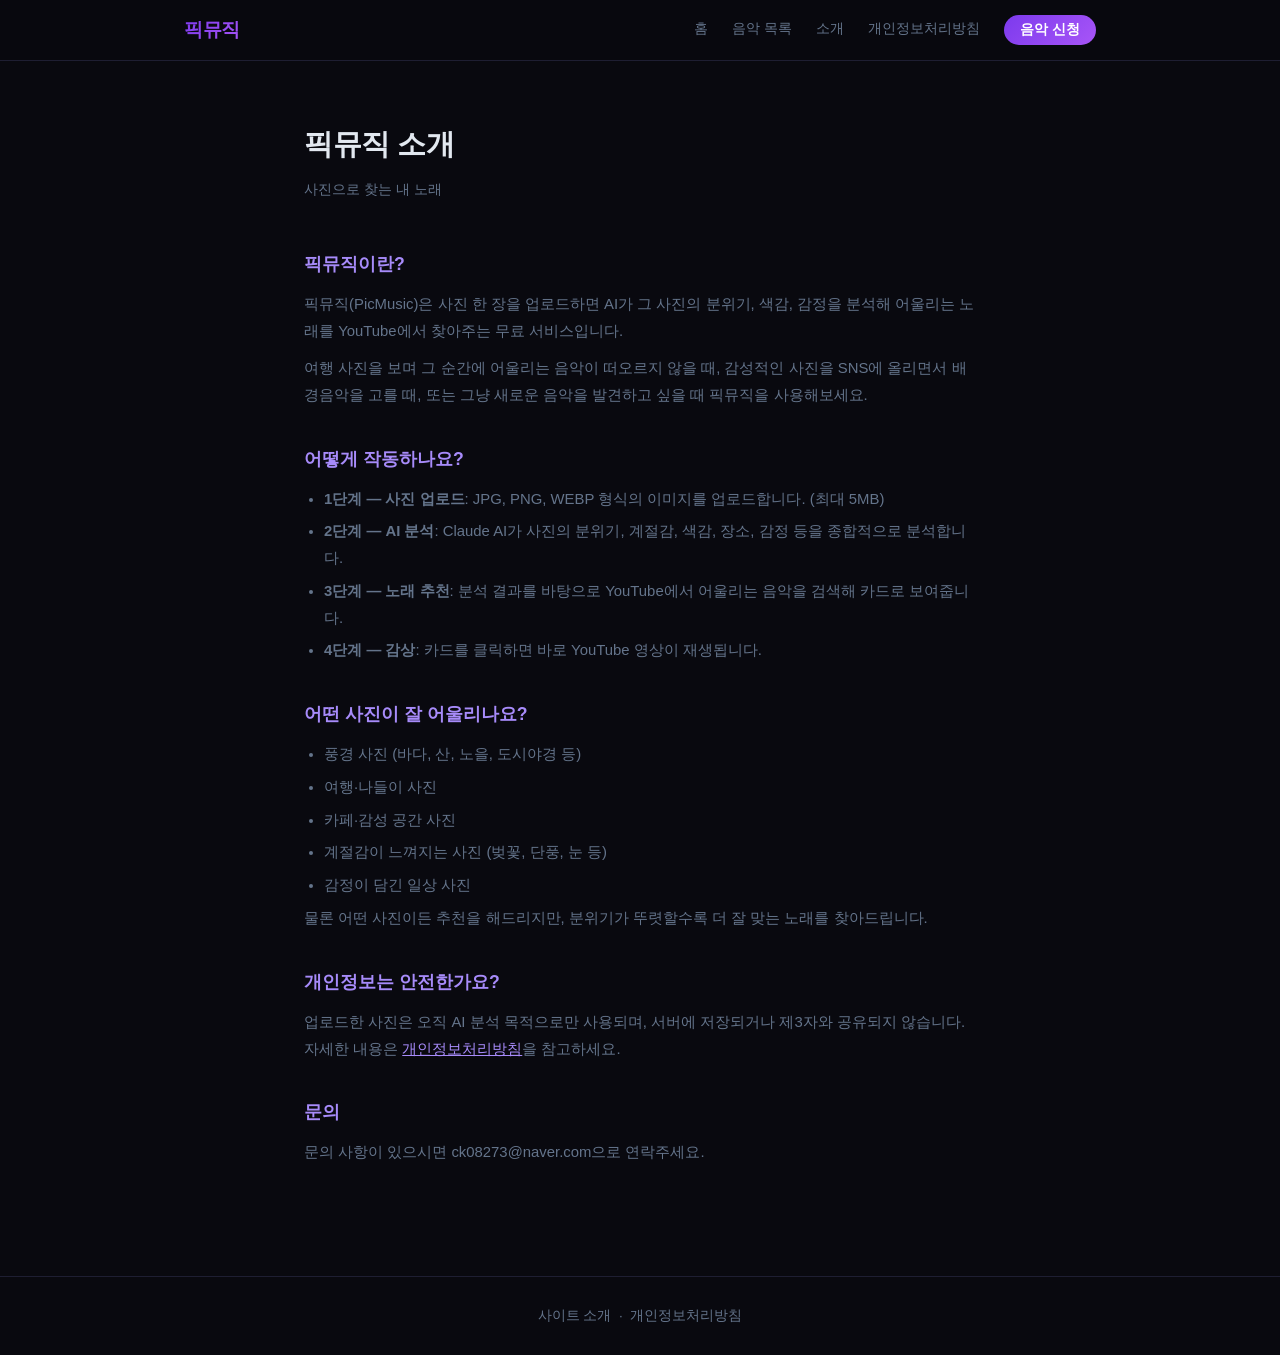
==== about.html @ d058aa59 "first commit" ====
<!DOCTYPE html>
<html lang="ko">
<head>
  <meta charset="UTF-8">
  <meta name="viewport" content="width=device-width, initial-scale=1.0">
  <title>사이트 소개 - 픽뮤직</title>
  <meta name="description" content="픽뮤직은 AI가 사진의 분위기를 분석해 어울리는 노래를 추천해주는 무료 서비스입니다.">
  <link rel="canonical" href="https://your-domain.pages.dev/about.html">
  <link rel="stylesheet" href="css/style.css">
</head>
<body>

  <header>
    <nav class="nav">
      <a href="index.html" class="logo">픽뮤직</a>
      <ul class="nav-links">
        <li><a href="index.html">홈</a></li>
        <li><a href="music.html">음악 목록</a></li>
        <li><a href="about.html">소개</a></li>
        <li><a href="privacy.html">개인정보처리방침</a></li>
        <li><button class="btn-request">음악 신청</button></li>
      </ul>
    </nav>
  </header>

  <main class="static-page">
    <h1>픽뮤직 소개</h1>
    <p class="page-sub">사진으로 찾는 내 노래</p>

    <h2>픽뮤직이란?</h2>
    <p>
      픽뮤직(PicMusic)은 사진 한 장을 업로드하면 AI가 그 사진의 분위기, 색감, 감정을 분석해
      어울리는 노래를 YouTube에서 찾아주는 무료 서비스입니다.
    </p>
    <p>
      여행 사진을 보며 그 순간에 어울리는 음악이 떠오르지 않을 때,
      감성적인 사진을 SNS에 올리면서 배경음악을 고를 때,
      또는 그냥 새로운 음악을 발견하고 싶을 때 픽뮤직을 사용해보세요.
    </p>

    <h2>어떻게 작동하나요?</h2>
    <ul>
      <li><strong>1단계 — 사진 업로드</strong>: JPG, PNG, WEBP 형식의 이미지를 업로드합니다. (최대 5MB)</li>
      <li><strong>2단계 — AI 분석</strong>: Claude AI가 사진의 분위기, 계절감, 색감, 장소, 감정 등을 종합적으로 분석합니다.</li>
      <li><strong>3단계 — 노래 추천</strong>: 분석 결과를 바탕으로 YouTube에서 어울리는 음악을 검색해 카드로 보여줍니다.</li>
      <li><strong>4단계 — 감상</strong>: 카드를 클릭하면 바로 YouTube 영상이 재생됩니다.</li>
    </ul>

    <h2>어떤 사진이 잘 어울리나요?</h2>
    <ul>
      <li>풍경 사진 (바다, 산, 노을, 도시야경 등)</li>
      <li>여행·나들이 사진</li>
      <li>카페·감성 공간 사진</li>
      <li>계절감이 느껴지는 사진 (벚꽃, 단풍, 눈 등)</li>
      <li>감정이 담긴 일상 사진</li>
    </ul>
    <p>물론 어떤 사진이든 추천을 해드리지만, 분위기가 뚜렷할수록 더 잘 맞는 노래를 찾아드립니다.</p>

    <h2>개인정보는 안전한가요?</h2>
    <p>
      업로드한 사진은 오직 AI 분석 목적으로만 사용되며, 서버에 저장되거나 제3자와 공유되지 않습니다.
      자세한 내용은 <a href="privacy.html" style="color:var(--accent-l);">개인정보처리방침</a>을 참고하세요.
    </p>

    <h2>문의</h2>
    <p>문의 사항이 있으시면 ck08273@naver.com으로 연락주세요.</p>
  </main>

  <footer>
    <p>
      <a href="about.html">사이트 소개</a> &nbsp;·&nbsp;
      <a href="privacy.html">개인정보처리방침</a>
    </p>
  </footer>

  <!-- 음악 신청 모달 -->
  <div class="modal-backdrop hidden" id="requestModal">
    <div class="modal-box">
      <button class="modal-close" id="modalClose">✕</button>
      <h2>음악 신청</h2>
      <p class="modal-sub">추가했으면 하는 노래를 알려주세요.</p>
      <form class="modal-form" id="requestForm">
        <label>곡명</label>
        <input type="text" name="song" placeholder="예: 밤양갱" required>
        <label>아티스트</label>
        <input type="text" name="artist" placeholder="예: 비비 (BIBI)" required>
        <button class="modal-submit" type="submit" id="modalSubmit">신청하기</button>
      </form>
      <p class="modal-success hidden" id="modalSuccess">감사합니다! 검토 후 추가할게요 😊</p>
    </div>
  </div>
  <script src="js/request.js"></script>

</body>
</html>
---- css/style.css ----
/* ===== RESET & VARIABLES ===== */
*, *::before, *::after {
  box-sizing: border-box;
  margin: 0;
  padding: 0;
}

:root {
  --bg:        #09090f;
  --card:      #111118;
  --card2:     #18182a;
  --accent:    #7c3aed;
  --accent-l:  #a78bfa;
  --accent-g:  linear-gradient(135deg, #7c3aed, #a855f7);
  --text:      #e2e8f0;
  --muted:     #64748b;
  --border:    #1e1e32;
  --radius:    14px;
  --radius-sm: 8px;
  --shadow:    0 4px 32px rgba(0,0,0,0.6);
}

body {
  font-family: -apple-system, BlinkMacSystemFont, 'Segoe UI', 'Noto Sans KR', sans-serif;
  background: var(--bg);
  color: var(--text);
  min-height: 100vh;
  line-height: 1.65;
}

.hidden {
  display: none !important;
}

/* ===== HEADER / NAV ===== */
header {
  position: sticky;
  top: 0;
  z-index: 100;
  background: rgba(9, 9, 15, 0.85);
  backdrop-filter: blur(12px);
  border-bottom: 1px solid var(--border);
}

.nav {
  max-width: 960px;
  margin: 0 auto;
  padding: 0 24px;
  height: 60px;
  display: flex;
  align-items: center;
  justify-content: space-between;
}

.logo {
  font-size: 1.2rem;
  font-weight: 700;
  background: var(--accent-g);
  -webkit-background-clip: text;
  -webkit-text-fill-color: transparent;
  background-clip: text;
  text-decoration: none;
  letter-spacing: -0.5px;
}

.nav-links {
  list-style: none;
  display: flex;
  gap: 24px;
}

.nav-links a {
  color: var(--muted);
  text-decoration: none;
  font-size: 0.9rem;
  transition: color 0.2s;
}

.nav-links a:hover {
  color: var(--text);
}

.nav-links a.active {
  color: var(--text);
}

/* 음악 신청 버튼 */
.btn-request {
  background: var(--accent-g);
  color: #fff;
  border: none;
  border-radius: 20px;
  padding: 6px 16px;
  font-size: 0.85rem;
  font-weight: 600;
  cursor: pointer;
  transition: opacity 0.2s;
  white-space: nowrap;
}
.btn-request:hover { opacity: 0.85; }

/* 신청 모달 */
.modal-backdrop {
  position: fixed;
  inset: 0;
  background: rgba(0,0,0,0.7);
  display: flex;
  align-items: center;
  justify-content: center;
  z-index: 1000;
  padding: 16px;
}
.modal-backdrop.hidden { display: none; }

.modal-box {
  background: var(--card);
  border: 1px solid var(--border);
  border-radius: var(--radius);
  padding: 32px;
  width: 100%;
  max-width: 420px;
  position: relative;
}
.modal-box h2 {
  font-size: 1.2rem;
  font-weight: 700;
  margin-bottom: 6px;
}
.modal-box .modal-sub {
  color: var(--muted);
  font-size: 0.85rem;
  margin-bottom: 24px;
}
.modal-close {
  position: absolute;
  top: 16px;
  right: 16px;
  background: none;
  border: none;
  color: var(--muted);
  font-size: 1.1rem;
  cursor: pointer;
  line-height: 1;
}
.modal-close:hover { color: var(--text); }

.modal-form label {
  display: block;
  font-size: 0.82rem;
  color: var(--muted);
  margin-bottom: 6px;
}
.modal-form input[type="text"] {
  width: 100%;
  padding: 11px 14px;
  background: var(--card2);
  border: 1px solid var(--border);
  border-radius: var(--radius-sm);
  color: var(--text);
  font-size: 0.95rem;
  margin-bottom: 16px;
  outline: none;
  box-sizing: border-box;
}
.modal-form input[type="text"]:focus {
  border-color: var(--accent-l);
}
.modal-submit {
  width: 100%;
  padding: 12px;
  background: var(--accent-g);
  color: #fff;
  border: none;
  border-radius: var(--radius-sm);
  font-size: 0.95rem;
  font-weight: 600;
  cursor: pointer;
  transition: opacity 0.2s;
}
.modal-submit:hover { opacity: 0.85; }
.modal-submit:disabled { opacity: 0.5; cursor: default; }

.modal-success {
  text-align: center;
  padding: 16px 0 4px;
  color: var(--accent-l);
  font-size: 0.95rem;
}

/* ===== HERO ===== */
.hero {
  text-align: center;
  padding: 72px 24px 48px;
  max-width: 680px;
  margin: 0 auto;
}

.hero h1 {
  font-size: clamp(1.8rem, 5vw, 2.8rem);
  font-weight: 800;
  line-height: 1.25;
  letter-spacing: -1px;
  background: linear-gradient(135deg, #e2e8f0 30%, var(--accent-l));
  -webkit-background-clip: text;
  -webkit-text-fill-color: transparent;
  background-clip: text;
  margin-bottom: 16px;
}

.subtitle {
  color: var(--muted);
  font-size: 1rem;
  line-height: 1.7;
}

/* ===== UPLOAD ===== */
.upload-section {
  max-width: 640px;
  margin: 0 auto 40px;
  padding: 0 24px;
}

.upload-box {
  border: 2px dashed var(--border);
  border-radius: var(--radius);
  background: var(--card);
  min-height: 260px;
  display: flex;
  align-items: center;
  justify-content: center;
  cursor: pointer;
  transition: border-color 0.2s, background 0.2s;
  overflow: hidden;
  position: relative;
}

.upload-box:hover {
  border-color: var(--accent);
  background: var(--card2);
}

.upload-box.drag-over {
  border-color: var(--accent-l);
  background: rgba(124, 58, 237, 0.08);
}

.upload-placeholder {
  display: flex;
  flex-direction: column;
  align-items: center;
  gap: 10px;
  padding: 40px 24px;
  text-align: center;
}

.upload-icon {
  width: 48px;
  height: 48px;
  color: var(--muted);
}

.upload-icon svg {
  width: 100%;
  height: 100%;
}

.upload-main-text {
  font-size: 1rem;
  color: var(--text);
}

.upload-hint {
  font-size: 0.82rem;
  color: var(--muted);
}

.upload-btn {
  margin-top: 8px;
  padding: 10px 24px;
  border-radius: 999px;
  border: 1px solid var(--accent);
  background: transparent;
  color: var(--accent-l);
  font-size: 0.9rem;
  cursor: pointer;
  transition: background 0.2s, color 0.2s;
}

.upload-btn:hover {
  background: var(--accent);
  color: #fff;
}

.preview-img {
  width: 100%;
  height: 100%;
  max-height: 420px;
  object-fit: contain;
  display: block;
}

/* ===== ACTION BUTTONS ===== */
.action-area {
  display: flex;
  gap: 12px;
  margin-top: 16px;
  justify-content: center;
}

.find-btn {
  flex: 1;
  max-width: 280px;
  padding: 14px 28px;
  border-radius: 999px;
  border: none;
  background: var(--accent-g);
  color: #fff;
  font-size: 1rem;
  font-weight: 600;
  cursor: pointer;
  transition: opacity 0.2s, transform 0.15s;
  box-shadow: 0 4px 20px rgba(124, 58, 237, 0.4);
}

.find-btn:hover {
  opacity: 0.9;
  transform: translateY(-1px);
}

.find-btn:disabled {
  opacity: 0.5;
  cursor: not-allowed;
  transform: none;
}

.reset-btn {
  padding: 14px 20px;
  border-radius: 999px;
  border: 1px solid var(--border);
  background: transparent;
  color: var(--muted);
  font-size: 0.9rem;
  cursor: pointer;
  transition: border-color 0.2s, color 0.2s;
}

.reset-btn:hover {
  border-color: var(--muted);
  color: var(--text);
}

/* ===== LOADING ===== */
.loading {
  text-align: center;
  padding: 48px 24px;
  max-width: 640px;
  margin: 0 auto;
}

/* 이퀄라이저 바 */
.waveform {
  display: flex;
  align-items: flex-end;
  justify-content: center;
  gap: 5px;
  height: 48px;
  margin: 0 auto 28px;
}

.waveform .bar {
  width: 5px;
  border-radius: 3px;
  background: var(--accent-l);
  animation: wave 0.7s ease-in-out infinite alternate;
  min-height: 6px;
}

.waveform .bar:nth-child(1) { animation-duration: 0.65s; animation-delay: 0.0s; }
.waveform .bar:nth-child(2) { animation-duration: 0.80s; animation-delay: 0.1s; }
.waveform .bar:nth-child(3) { animation-duration: 0.55s; animation-delay: 0.2s; }
.waveform .bar:nth-child(4) { animation-duration: 0.90s; animation-delay: 0.05s; }
.waveform .bar:nth-child(5) { animation-duration: 0.60s; animation-delay: 0.15s; }
.waveform .bar:nth-child(6) { animation-duration: 0.75s; animation-delay: 0.25s; }
.waveform .bar:nth-child(7) { animation-duration: 0.50s; animation-delay: 0.08s; }

@keyframes wave {
  from { height: 6px;  opacity: 0.5; }
  to   { height: 44px; opacity: 1;   }
}

/* 찾았다 순간 */
.waveform.found .bar {
  background: #22d3ee;
  animation: wave-found 0.15s ease-in-out infinite alternate;
}

@keyframes wave-found {
  from { height: 20px; }
  to   { height: 44px; }
}

#loadingText {
  font-size: 1.05rem;
  font-weight: 600;
  color: var(--text);
  min-height: 1.5em;
  animation: msgFade 0.35s ease;
}

#loadingText.found-text {
  color: #22d3ee;
  font-size: 1.3rem;
}

.loading-sub {
  margin-top: 8px;
  font-size: 0.82rem;
  color: var(--muted);
  min-height: 1.2em;
  animation: msgFade 0.35s ease;
}

@keyframes msgFade {
  from { opacity: 0; transform: translateY(6px); }
  to   { opacity: 1; transform: translateY(0); }
}

/* ===== RESULTS ===== */
.result-section {
  max-width: 960px;
  margin: 0 auto 60px;
  padding: 0 24px;
}

.analysis-card {
  background: var(--card);
  border: 1px solid var(--border);
  border-radius: var(--radius);
  padding: 20px 24px;
  margin-bottom: 28px;
  display: flex;
  align-items: center;
  gap: 16px;
}

.mood-badge {
  white-space: nowrap;
  padding: 6px 14px;
  border-radius: 999px;
  background: rgba(124, 58, 237, 0.18);
  border: 1px solid rgba(167, 139, 250, 0.3);
  color: var(--accent-l);
  font-size: 0.88rem;
  font-weight: 600;
}

.photo-desc {
  color: var(--muted);
  font-size: 0.95rem;
}

.songs-grid {
  display: flex;
  justify-content: center;
}

.songs-grid .video-card {
  width: 100%;
  max-width: 640px;
}

.video-card {
  background: var(--card);
  border: 1px solid var(--border);
  border-radius: var(--radius);
  overflow: hidden;
  cursor: pointer;
  transition: border-color 0.2s, transform 0.15s, box-shadow 0.2s;
}

.video-card:hover {
  border-color: var(--accent);
  transform: translateY(-3px);
  box-shadow: 0 8px 32px rgba(124, 58, 237, 0.2);
}

.video-thumb-wrap {
  position: relative;
  aspect-ratio: 16 / 9;
  overflow: hidden;
  background: var(--card2);
}

.video-thumb {
  width: 100%;
  height: 100%;
  object-fit: cover;
  display: block;
  transition: transform 0.3s;
}

.video-card:hover .video-thumb {
  transform: scale(1.04);
}

.play-overlay {
  position: absolute;
  inset: 0;
  display: flex;
  align-items: center;
  justify-content: center;
  background: rgba(0,0,0,0.35);
  opacity: 0;
  transition: opacity 0.2s;
  font-size: 2.4rem;
  color: #fff;
}

.video-card:hover .play-overlay {
  opacity: 1;
}

.video-info {
  padding: 12px 14px;
}

.video-title {
  font-size: 0.88rem;
  font-weight: 500;
  color: var(--text);
  display: -webkit-box;
  -webkit-line-clamp: 2;
  -webkit-box-orient: vertical;
  overflow: hidden;
  line-height: 1.4;
  margin-bottom: 4px;
}

.video-channel {
  font-size: 0.78rem;
  color: var(--muted);
}

.video-card.playing {
  cursor: default;
  transform: none;
}

.video-card.playing:hover {
  border-color: var(--accent);
  transform: none;
  box-shadow: 0 0 0 2px var(--accent);
}

.video-card.playing iframe {
  display: block;
  width: 100%;
  aspect-ratio: 16 / 9;
  border: none;
}

.no-results {
  color: var(--muted);
  text-align: center;
  padding: 40px 0;
  grid-column: 1 / -1;
}

/* ===== HOW-TO ===== */
.how-to {
  max-width: 720px;
  margin: 0 auto 60px;
  padding: 0 24px;
  text-align: center;
}

.how-to h2,
.faq h2 {
  font-size: 1.5rem;
  font-weight: 700;
  margin-bottom: 32px;
  letter-spacing: -0.5px;
}

.steps {
  display: flex;
  align-items: center;
  justify-content: center;
  gap: 16px;
  flex-wrap: wrap;
}

.step {
  flex: 1;
  min-width: 140px;
  max-width: 180px;
  background: var(--card);
  border: 1px solid var(--border);
  border-radius: var(--radius);
  padding: 28px 16px;
}

.step-num {
  width: 36px;
  height: 36px;
  border-radius: 50%;
  background: var(--accent-g);
  color: #fff;
  font-weight: 700;
  font-size: 1rem;
  display: flex;
  align-items: center;
  justify-content: center;
  margin: 0 auto 12px;
}

.step-title {
  font-weight: 600;
  margin-bottom: 6px;
  font-size: 0.95rem;
}

.step-desc {
  font-size: 0.8rem;
  color: var(--muted);
  line-height: 1.5;
}

.step-arrow {
  color: var(--muted);
  font-size: 1.4rem;
  flex-shrink: 0;
}

/* ===== FAQ ===== */
.faq {
  max-width: 640px;
  margin: 0 auto 80px;
  padding: 0 24px;
}

.faq-item {
  border-bottom: 1px solid var(--border);
}

.faq-item summary {
  padding: 18px 4px;
  cursor: pointer;
  font-size: 0.95rem;
  font-weight: 500;
  color: var(--text);
  list-style: none;
  display: flex;
  justify-content: space-between;
  align-items: center;
  user-select: none;
}

.faq-item summary::-webkit-details-marker { display: none; }

.faq-item summary::after {
  content: '+';
  color: var(--muted);
  font-size: 1.2rem;
  font-weight: 300;
  transition: transform 0.2s;
}

.faq-item[open] summary::after {
  transform: rotate(45deg);
}

.faq-item p {
  padding: 0 4px 20px;
  color: var(--muted);
  font-size: 0.9rem;
  line-height: 1.7;
}

/* ===== FOOTER ===== */
footer {
  border-top: 1px solid var(--border);
  text-align: center;
  padding: 28px 24px;
  color: var(--muted);
  font-size: 0.85rem;
}

footer a {
  color: var(--muted);
  text-decoration: none;
  transition: color 0.2s;
}

footer a:hover {
  color: var(--text);
}

/* ===== STATIC PAGES (about, privacy) ===== */
.static-page {
  max-width: 720px;
  margin: 0 auto;
  padding: 60px 24px 100px;
}

.static-page h1 {
  font-size: 1.8rem;
  font-weight: 800;
  margin-bottom: 8px;
  letter-spacing: -0.5px;
}

.static-page .page-sub {
  color: var(--muted);
  font-size: 0.9rem;
  margin-bottom: 48px;
}

.static-page h2 {
  font-size: 1.1rem;
  font-weight: 700;
  margin: 36px 0 12px;
  color: var(--accent-l);
}

.static-page p,
.static-page li {
  color: var(--muted);
  font-size: 0.93rem;
  line-height: 1.8;
  margin-bottom: 10px;
}

.static-page ul {
  padding-left: 20px;
}

.static-page ul li {
  margin-bottom: 6px;
}

/* ===== RESPONSIVE ===== */
@media (max-width: 720px) {
  .step-arrow {
    display: none;
  }
}

@media (max-width: 480px) {
  .songs-grid .video-card {
    max-width: 100%;
  }
  .hero {
    padding: 48px 24px 32px;
  }
  .action-area {
    flex-direction: column;
    align-items: stretch;
  }
  .find-btn {
    max-width: 100%;
  }
}
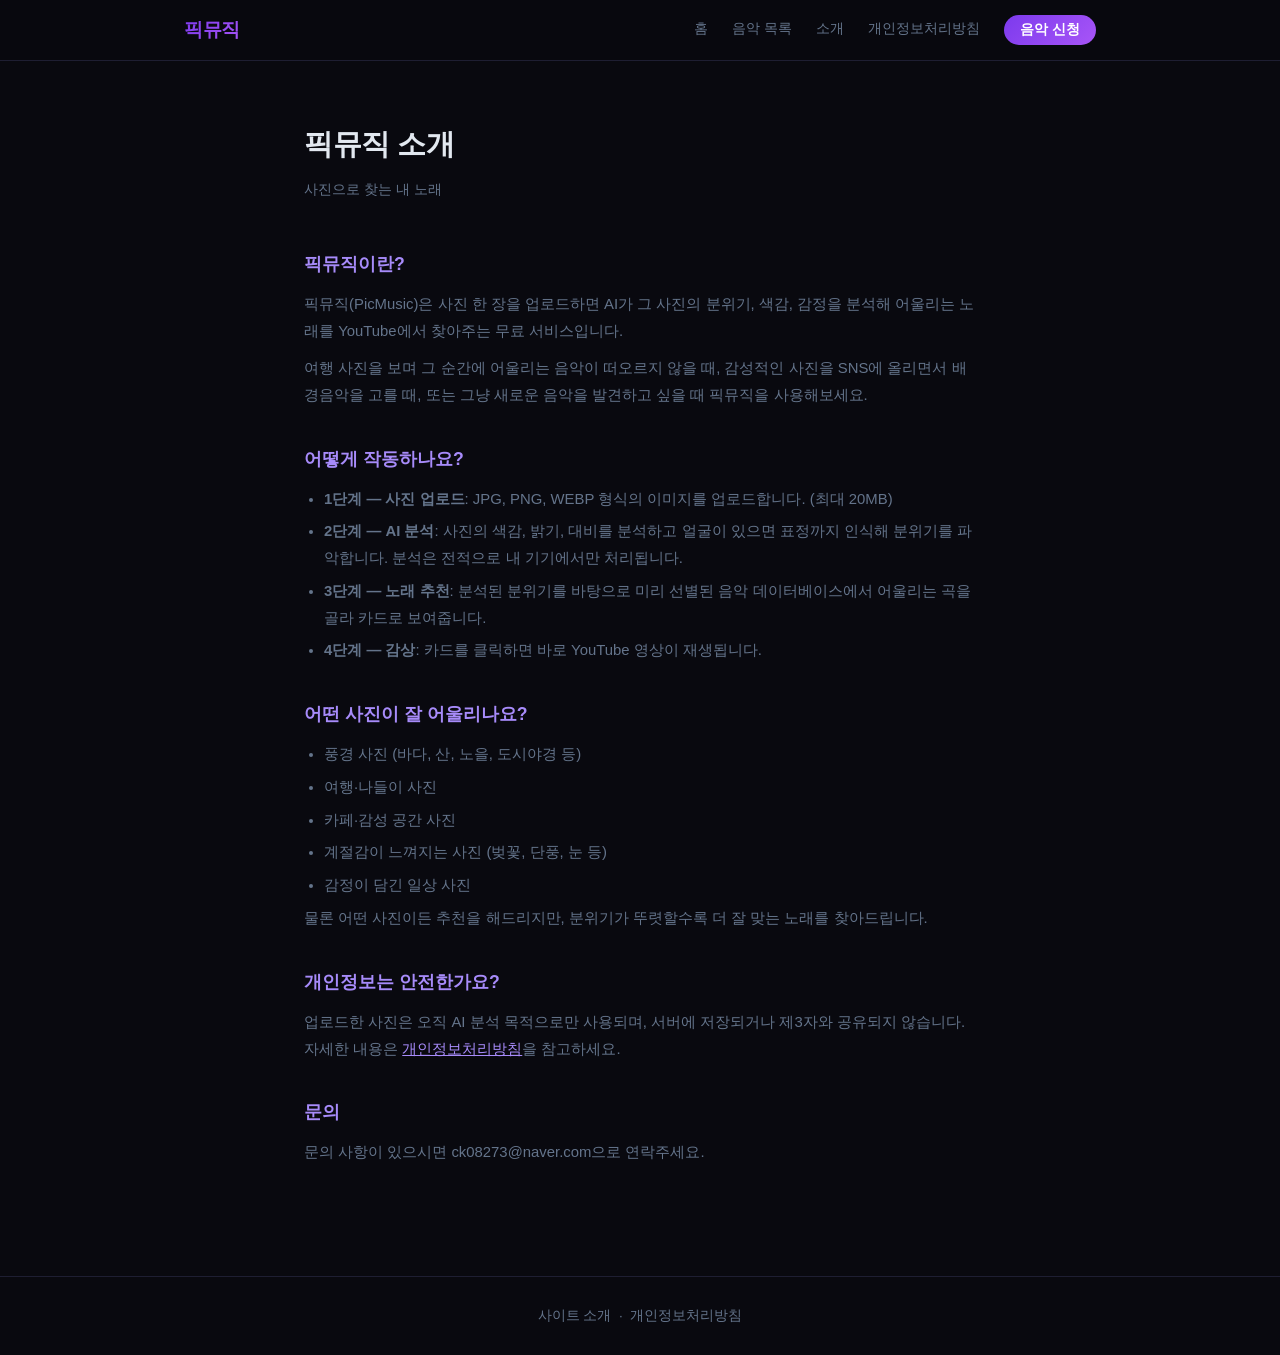
==== commit 1639cca0: "fix about.html false claims and add CSP frame-ancestors" ====
--- a/about.html
+++ b/about.html
@@ -5,7 +5,7 @@
   <meta name="viewport" content="width=device-width, initial-scale=1.0">
   <title>사이트 소개 - 픽뮤직</title>
   <meta name="description" content="픽뮤직은 AI가 사진의 분위기를 분석해 어울리는 노래를 추천해주는 무료 서비스입니다.">
-  <link rel="canonical" href="https://your-domain.pages.dev/about.html">
+  <link rel="canonical" href="https://picmusic.pages.dev/about.html">
   <link rel="stylesheet" href="css/style.css">
 </head>
 <body>
@@ -13,6 +13,7 @@
   <header>
     <nav class="nav">
       <a href="index.html" class="logo">픽뮤직</a>
+      <button class="nav-toggle" id="navToggle" aria-label="메뉴">☰</button>
       <ul class="nav-links">
         <li><a href="index.html">홈</a></li>
         <li><a href="music.html">음악 목록</a></li>
@@ -40,9 +41,9 @@
 
     <h2>어떻게 작동하나요?</h2>
     <ul>
-      <li><strong>1단계 — 사진 업로드</strong>: JPG, PNG, WEBP 형식의 이미지를 업로드합니다. (최대 5MB)</li>
-      <li><strong>2단계 — AI 분석</strong>: Claude AI가 사진의 분위기, 계절감, 색감, 장소, 감정 등을 종합적으로 분석합니다.</li>
-      <li><strong>3단계 — 노래 추천</strong>: 분석 결과를 바탕으로 YouTube에서 어울리는 음악을 검색해 카드로 보여줍니다.</li>
+      <li><strong>1단계 — 사진 업로드</strong>: JPG, PNG, WEBP 형식의 이미지를 업로드합니다. (최대 20MB)</li>
+      <li><strong>2단계 — AI 분석</strong>: 사진의 색감, 밝기, 대비를 분석하고 얼굴이 있으면 표정까지 인식해 분위기를 파악합니다. 분석은 전적으로 내 기기에서만 처리됩니다.</li>
+      <li><strong>3단계 — 노래 추천</strong>: 분석된 분위기를 바탕으로 미리 선별된 음악 데이터베이스에서 어울리는 곡을 골라 카드로 보여줍니다.</li>
       <li><strong>4단계 — 감상</strong>: 카드를 클릭하면 바로 YouTube 영상이 재생됩니다.</li>
     </ul>
 
@@ -81,15 +82,16 @@
       <p class="modal-sub">추가했으면 하는 노래를 알려주세요.</p>
       <form class="modal-form" id="requestForm">
         <label>곡명</label>
-        <input type="text" name="song" placeholder="예: 밤양갱" required>
+        <input type="text" name="song" placeholder="예: 밤양갱" maxlength="100" required>
         <label>아티스트</label>
-        <input type="text" name="artist" placeholder="예: 비비 (BIBI)" required>
+        <input type="text" name="artist" placeholder="예: 비비 (BIBI)" maxlength="100" required>
         <button class="modal-submit" type="submit" id="modalSubmit">신청하기</button>
       </form>
       <p class="modal-success hidden" id="modalSuccess">감사합니다! 검토 후 추가할게요 😊</p>
     </div>
   </div>
   <script src="js/request.js"></script>
+  <script src="js/nav.js"></script>
 
 </body>
 </html>
--- a/css/style.css
+++ b/css/style.css
@@ -566,6 +566,63 @@
   grid-column: 1 / -1;
 }
 
+/* ===== SHARE ===== */
+.share-area {
+  display: flex;
+  flex-direction: column;
+  align-items: center;
+  gap: 16px;
+  margin-top: 28px;
+}
+
+.share-canvas {
+  width: 100%;
+  max-width: 420px;
+  border-radius: var(--radius);
+  display: block;
+  box-shadow: var(--shadow);
+}
+
+.share-btns {
+  display: flex;
+  gap: 10px;
+  flex-wrap: wrap;
+  justify-content: center;
+}
+
+.share-btn {
+  display: inline-flex;
+  align-items: center;
+  gap: 7px;
+  padding: 10px 20px;
+  border-radius: 999px;
+  font-size: 0.88rem;
+  font-weight: 600;
+  cursor: pointer;
+  transition: opacity 0.15s, transform 0.1s;
+  border: none;
+}
+
+.share-btn:hover  { opacity: 0.85; transform: translateY(-1px); }
+.share-btn:active { transform: scale(0.97); }
+
+.share-btn:not(.share-btn-x):not(.share-btn-native) {
+  background: var(--accent-g);
+  color: #fff;
+}
+
+.share-btn-x {
+  background: #000;
+  color: #fff;
+  border: 1px solid #333;
+}
+
+.share-btn-native {
+  background: var(--card2);
+  color: var(--text);
+  border: 1px solid var(--border);
+}
+
 /* ===== HOW-TO ===== */
 .how-to {
   max-width: 720px;
@@ -739,6 +796,58 @@
   margin-bottom: 6px;
 }
 
+/* ===== NAV TOGGLE (mobile) ===== */
+.nav-toggle {
+  display: none;
+  background: none;
+  border: none;
+  color: var(--text);
+  font-size: 1.4rem;
+  cursor: pointer;
+  padding: 4px 8px;
+  line-height: 1;
+}
+
+@media (max-width: 640px) {
+  .nav-toggle {
+    display: block;
+  }
+
+  .nav-links {
+    display: none;
+    flex-direction: column;
+    position: absolute;
+    top: 60px;
+    left: 0;
+    right: 0;
+    background: rgba(9, 9, 15, 0.97);
+    backdrop-filter: blur(12px);
+    border-bottom: 1px solid var(--border);
+    padding: 8px 24px 20px;
+    gap: 0;
+    z-index: 99;
+  }
+
+  .nav-links.open {
+    display: flex;
+  }
+
+  .nav-links li {
+    border-bottom: 1px solid var(--border);
+  }
+
+  .nav-links li:last-child {
+    border-bottom: none;
+    padding-top: 12px;
+  }
+
+  .nav-links a {
+    display: block;
+    padding: 14px 0;
+    font-size: 1rem;
+  }
+}
+
 /* ===== RESPONSIVE ===== */
 @media (max-width: 720px) {
   .step-arrow {
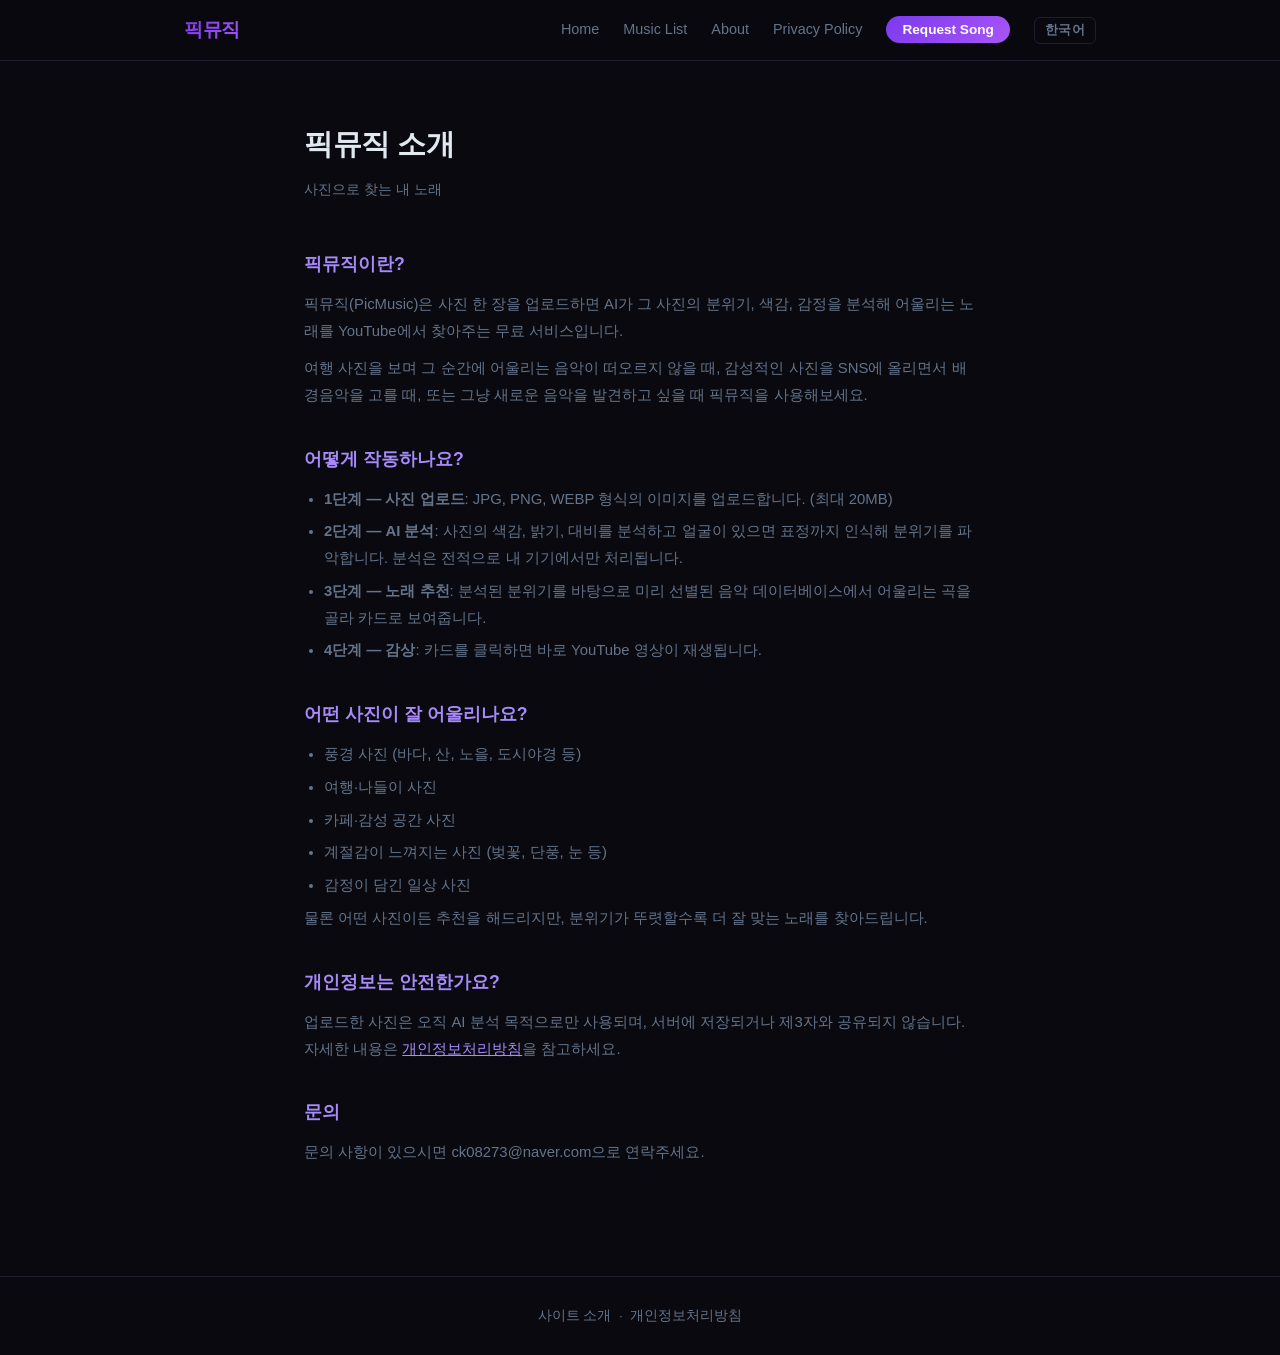
==== commit f3f59241: "feat: add Korean/English language toggle with auto-detection" ====
--- a/about.html
+++ b/about.html
@@ -15,11 +15,12 @@
       <a href="index.html" class="logo">픽뮤직</a>
       <button class="nav-toggle" id="navToggle" aria-label="메뉴">☰</button>
       <ul class="nav-links">
-        <li><a href="index.html">홈</a></li>
-        <li><a href="music.html">음악 목록</a></li>
-        <li><a href="about.html">소개</a></li>
-        <li><a href="privacy.html">개인정보처리방침</a></li>
-        <li><button class="btn-request">음악 신청</button></li>
+        <li><a href="index.html" data-i18n="nav.home">홈</a></li>
+        <li><a href="music.html" data-i18n="nav.music">음악 목록</a></li>
+        <li><a href="about.html" data-i18n="nav.about">소개</a></li>
+        <li><a href="privacy.html" data-i18n="nav.privacy">개인정보처리방침</a></li>
+        <li><button class="btn-request" data-i18n="nav.request">음악 신청</button></li>
+        <li><button class="btn-lang" id="langToggle">EN</button></li>
       </ul>
     </nav>
   </header>
@@ -90,6 +91,7 @@
       <p class="modal-success hidden" id="modalSuccess">감사합니다! 검토 후 추가할게요 😊</p>
     </div>
   </div>
+  <script src="js/i18n.js"></script>
   <script src="js/request.js"></script>
   <script src="js/nav.js"></script>
 
--- a/css/style.css
+++ b/css/style.css
@@ -99,6 +99,25 @@
 }
 .btn-request:hover { opacity: 0.85; }
 
+/* 언어 토글 버튼 */
+.btn-lang {
+  background: none;
+  border: 1px solid var(--border, #333);
+  color: var(--muted, #888);
+  padding: 4px 10px;
+  border-radius: 6px;
+  cursor: pointer;
+  font-size: 0.8rem;
+  font-weight: 600;
+  letter-spacing: 0.03em;
+  transition: border-color 0.15s, color 0.15s;
+  white-space: nowrap;
+}
+.btn-lang:hover {
+  border-color: var(--accent-l, #c4b5fd);
+  color: var(--accent-l, #c4b5fd);
+}
+
 /* 신청 모달 */
 .modal-backdrop {
   position: fixed;
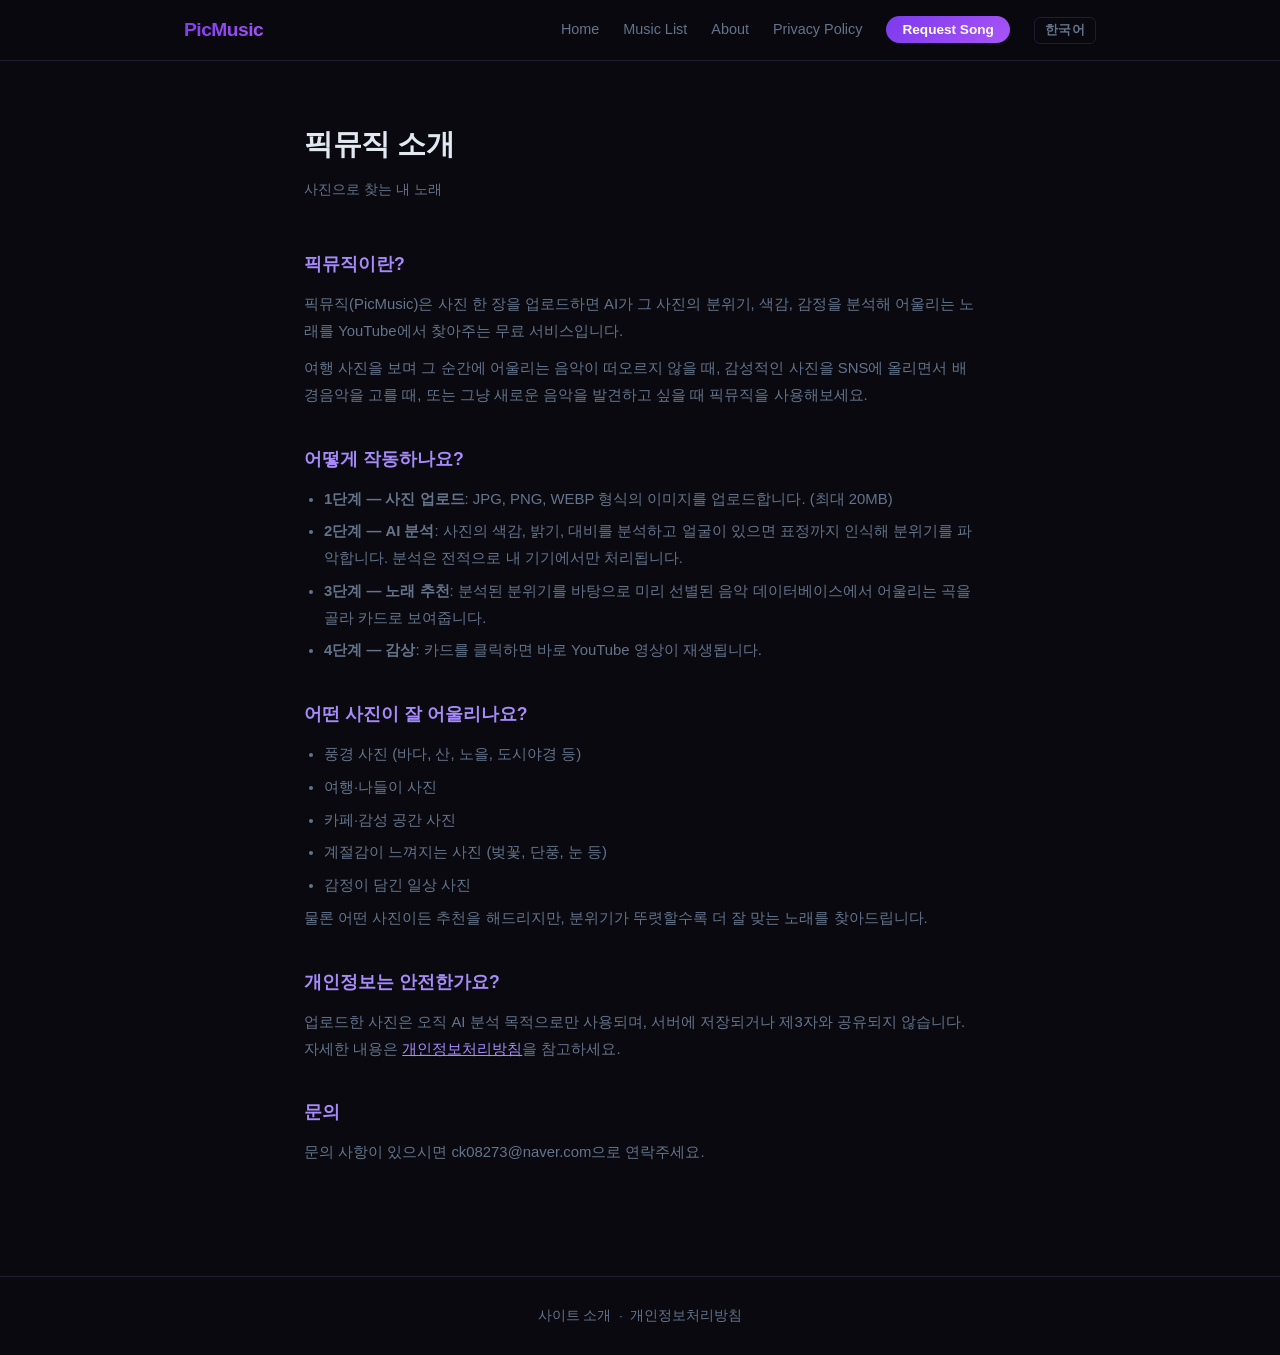
==== commit 2891260f: "feat: translate logo to PicMusic in English mode" ====
--- a/about.html
+++ b/about.html
@@ -12,7 +12,7 @@
 
   <header>
     <nav class="nav">
-      <a href="index.html" class="logo">픽뮤직</a>
+      <a href="index.html" class="logo" data-i18n="nav.logo">픽뮤직</a>
       <button class="nav-toggle" id="navToggle" aria-label="메뉴">☰</button>
       <ul class="nav-links">
         <li><a href="index.html" data-i18n="nav.home">홈</a></li>
